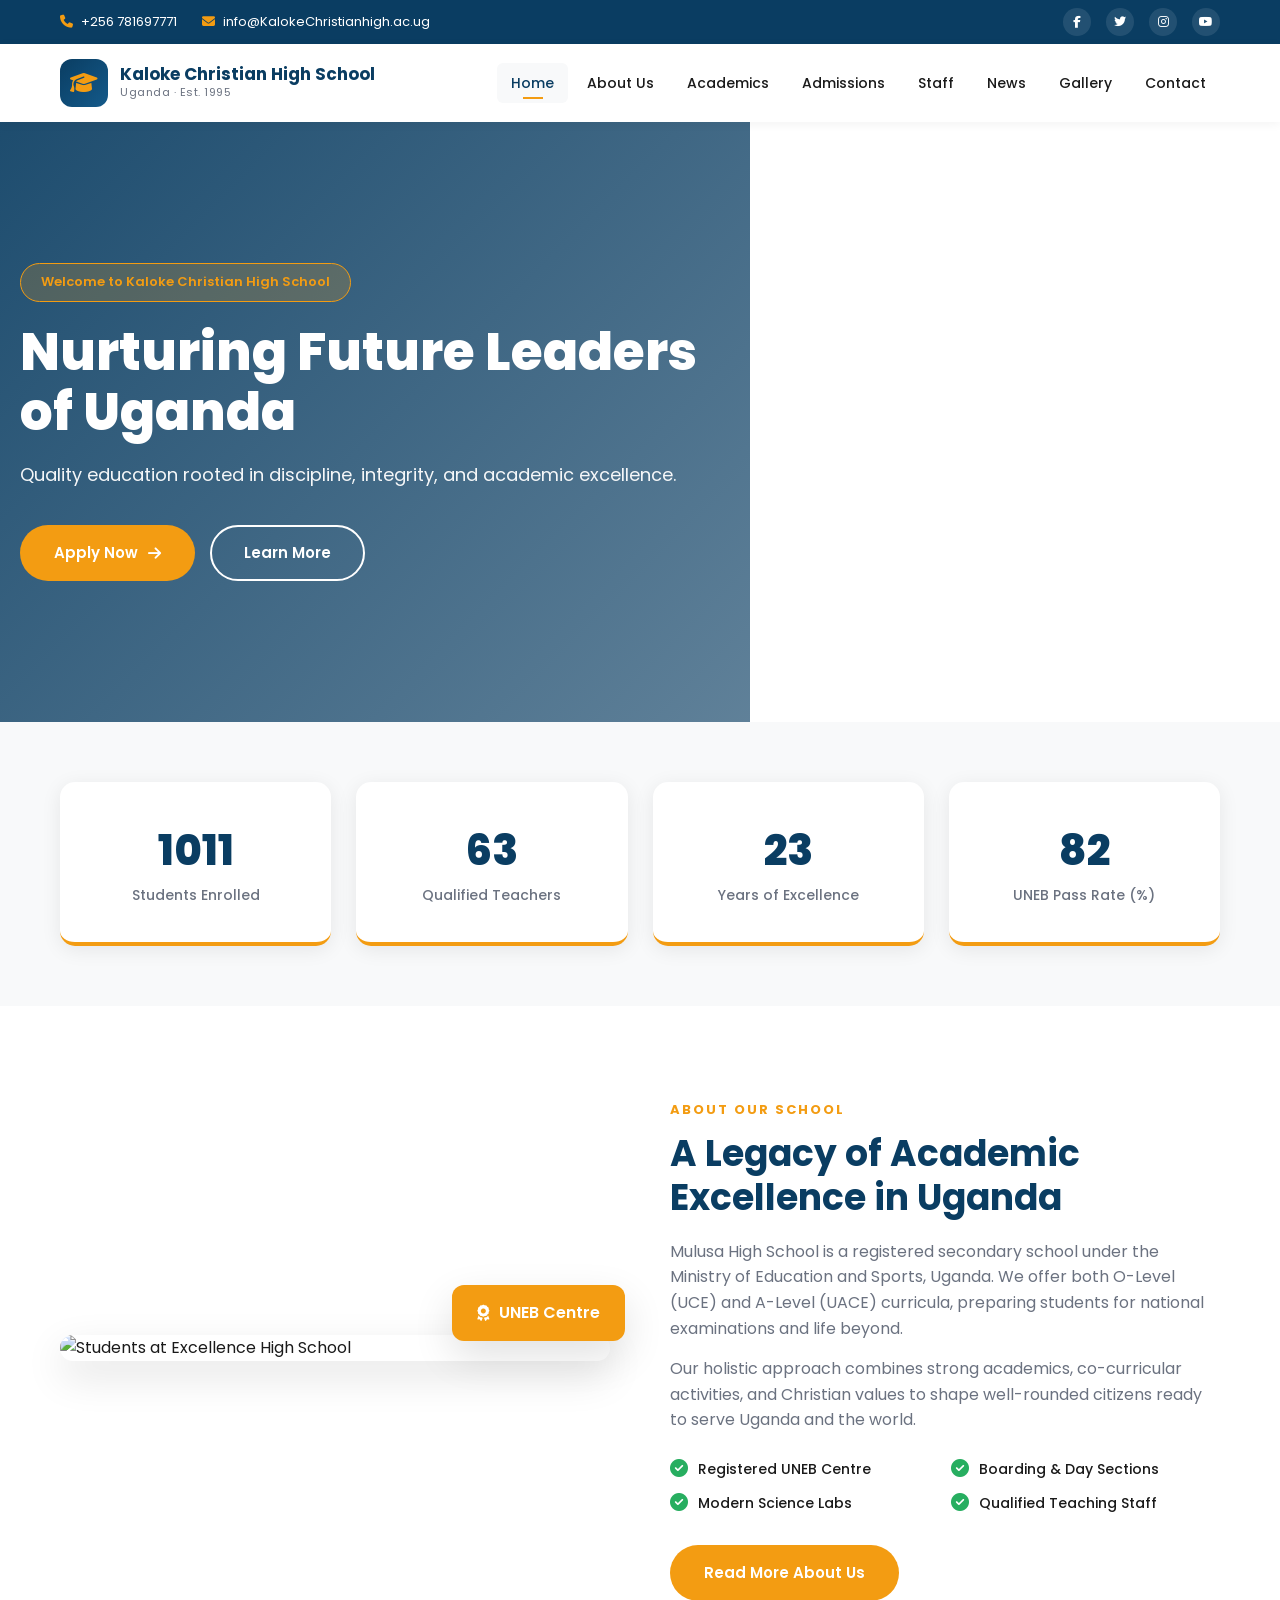
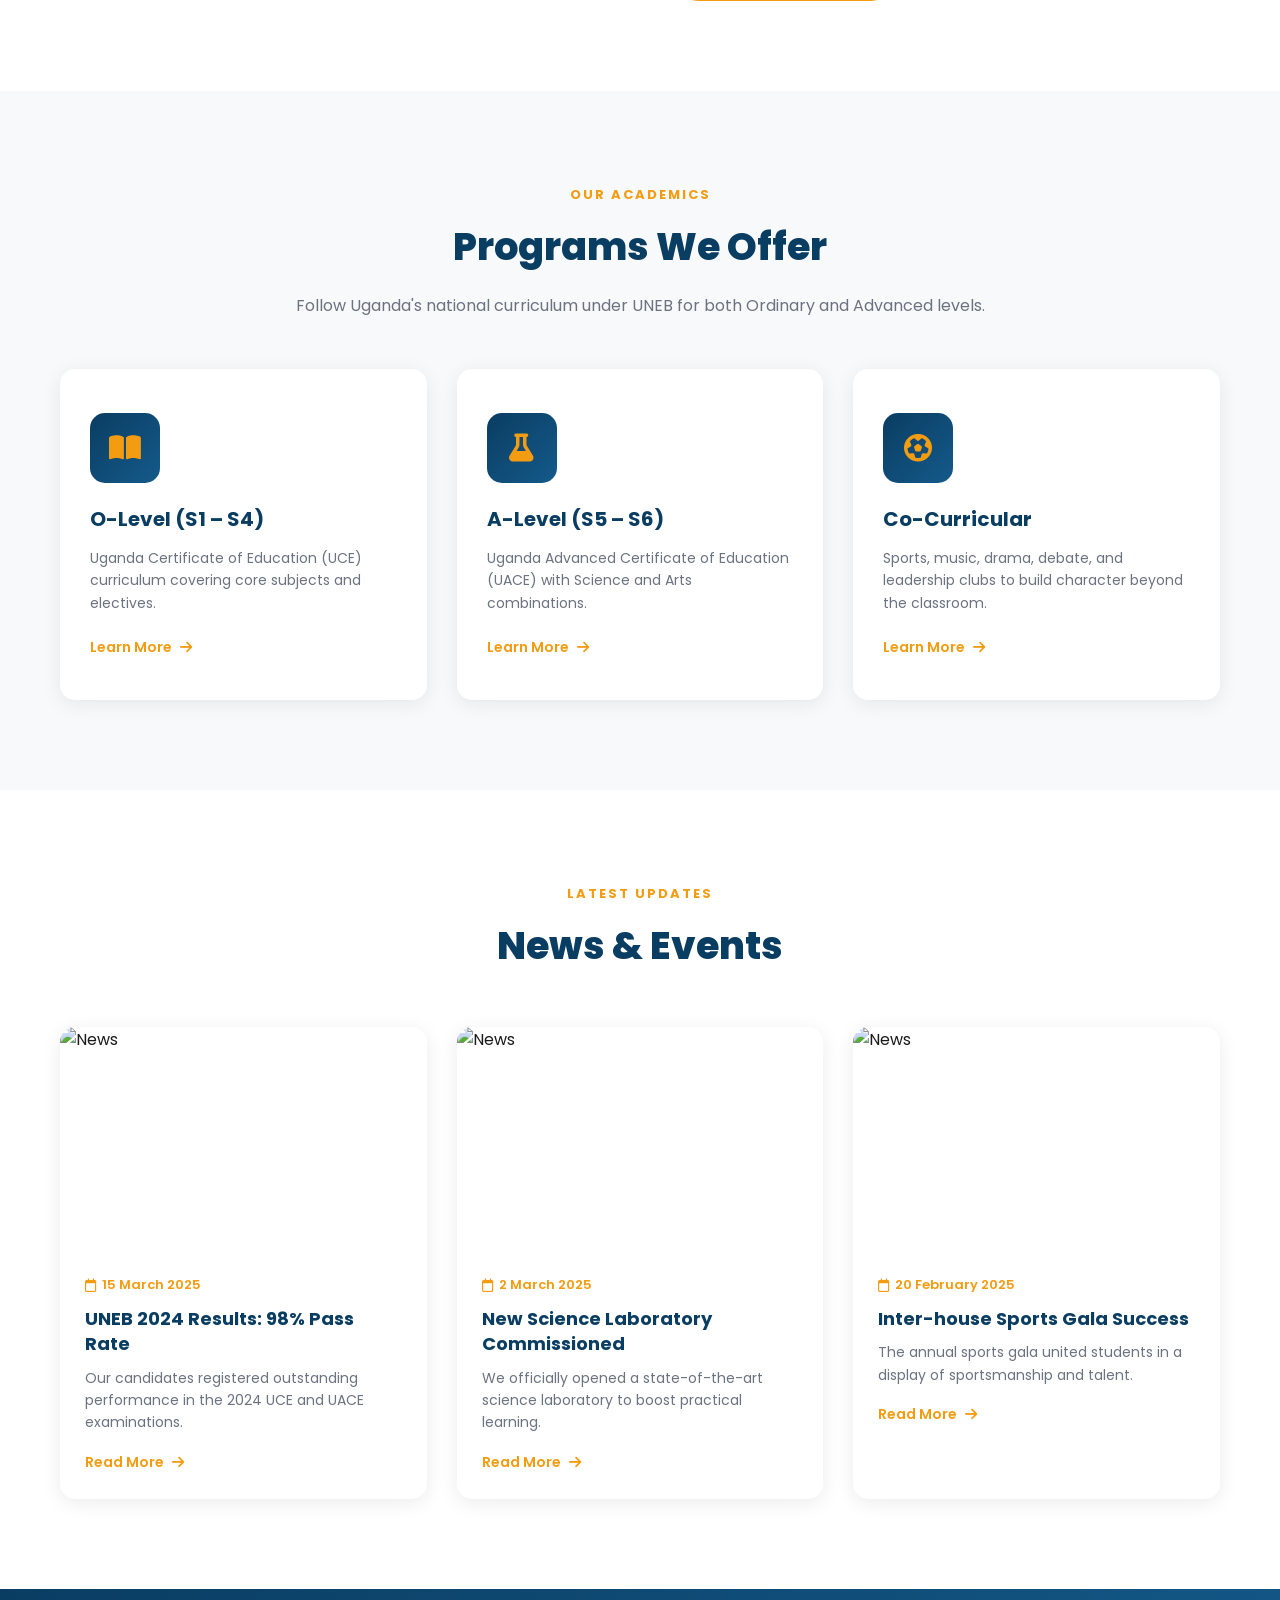
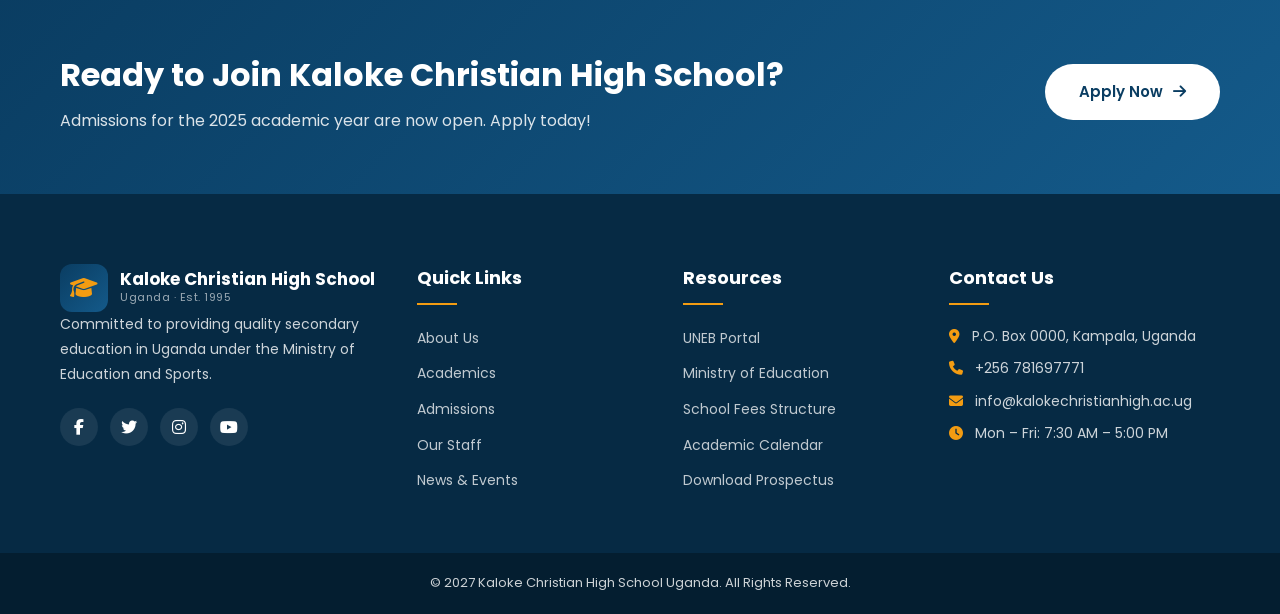
==== index.html @ 8cb3e3de "Add files via upload initial commit" ====
<!DOCTYPE html>
<html lang="en">
<head>
  <meta charset="UTF-8" />
  <meta name="viewport" content="width=device-width, initial-scale=1.0" />
  <meta name="description" content="Kaloke Christian High School Uganda - Nurturing Future Leaders Through Quality Education" />
  <title>Kaloke Christian High School Uganda | Home</title>
  <link rel="stylesheet" href="css/style.css" />
  <link rel="preconnect" href="https://fonts.googleapis.com" />
  <link href="https://fonts.googleapis.com/css2?family=Poppins:wght@300;400;500;600;700;800&display=swap" rel="stylesheet" />
  <link rel="stylesheet" href="https://cdnjs.cloudflare.com/ajax/libs/font-awesome/6.5.0/css/all.min.css" />
</head>
<body>
  <header class="header">
    <div class="top-bar">
      <div class="container top-bar-inner">
        <div class="top-contact">
          <span><i class="fas fa-phone"></i> +256 781697771 </span>
          <span><i class="fas fa-envelope"></i> info@KalokeChristianhigh.ac.ug</span>
        </div>
        <div class="top-social">
          <a href="#" aria-label="Facebook"><i class="fab fa-facebook-f"></i></a>
          <a href="#" aria-label="Twitter"><i class="fab fa-twitter"></i></a>
          <a href="#" aria-label="Instagram"><i class="fab fa-instagram"></i></a>
          <a href="#" aria-label="YouTube"><i class="fab fa-youtube"></i></a>
        </div>
      </div>
    </div>

    <nav class="navbar">
      <div class="container nav-inner">
        <a href="index.html" class="logo">
          <div class="logo-icon"><i class="fas fa-graduation-cap"></i></div>
          <div class="logo-text">
            <span class="logo-title">Kaloke Christian High School</span>
            <span class="logo-sub">Uganda · Est. 1995</span>
          </div>
        </a>
        <button class="nav-toggle" aria-label="Toggle navigation">
          <i class="fas fa-bars"></i>
        </button>
        <ul class="nav-menu">
          <li><a href="index.html" class="active">Home</a></li>
          <li><a href="about.html">About Us</a></li>
          <li><a href="academics.html">Academics</a></li>
          <li><a href="admissions.html">Admissions</a></li>
          <li><a href="staff.html">Staff</a></li>
          <li><a href="news.html">News</a></li>
          <li><a href="gallery.html">Gallery</a></li>
          <li><a href="contact.html">Contact</a></li>
        </ul>
      </div>
    </nav>
  </header>

  <section class="hero">
    <div class="hero-slider">
      <div class="hero-slide active" style="background-image: url('https://images.unsplash.com/photo-1523050854058-8df90110c9f1?w=1920');">
        <div class="container hero-content">
          <span class="hero-badge">Welcome to Kaloke Christian High School</span>
          <h1>Nurturing Future Leaders of Uganda</h1>
          <p>Quality education rooted in discipline, integrity, and academic excellence.</p>
          <div class="hero-buttons">
            <a href="admissions.html" class="btn btn-primary">Apply Now <i class="fas fa-arrow-right"></i></a>
            <a href="about.html" class="btn btn-outline">Learn More</a>
          </div>
        </div>
      </div>
    </div>
  </section>

  <section class="stats">
    <div class="container stats-grid">
      <div class="stat-card"><h3 class="counter" data-target="1200">0</h3><p>Students Enrolled</p></div>
      <div class="stat-card"><h3 class="counter" data-target="75">0</h3><p>Qualified Teachers</p></div>
      <div class="stat-card"><h3 class="counter" data-target="28">0</h3><p>Years of Excellence</p></div>
      <div class="stat-card"><h3 class="counter" data-target="98">0</h3><p>UNEB Pass Rate (%)</p></div>
    </div>
  </section>

  <section class="welcome">
    <div class="container welcome-grid">
      <div class="welcome-image">
        <img src="https://images.unsplash.com/photo-1541339907198-e08756dedf3f?w=800" alt="Students at Excellence High School" />
        <div class="welcome-badge"><i class="fas fa-award"></i> UNEB Centre</div>
      </div>
      <div class="welcome-text">
        <span class="section-tag">About Our School</span>
        <h2>A Legacy of Academic Excellence in Uganda</h2>
        <p>Mulusa High School is a registered secondary school under the Ministry of Education and Sports, Uganda. We offer both O-Level (UCE) and A-Level (UACE) curricula, preparing students for national examinations and life beyond.</p>
        <p>Our holistic approach combines strong academics, co-curricular activities, and Christian values to shape well-rounded citizens ready to serve Uganda and the world.</p>
        <div class="welcome-features">
          <div class="feature-item"><i class="fas fa-check-circle"></i> Registered UNEB Centre</div>
          <div class="feature-item"><i class="fas fa-check-circle"></i> Boarding & Day Sections</div>
          <div class="feature-item"><i class="fas fa-check-circle"></i> Modern Science Labs</div>
          <div class="feature-item"><i class="fas fa-check-circle"></i> Qualified Teaching Staff</div>
        </div>
        <a href="about.html" class="btn btn-primary">Read More About Us</a>
      </div>
    </div>
  </section>

  <section class="programs">
    <div class="container">
      <div class="section-header">
        <span class="section-tag">Our Academics</span>
        <h2>Programs We Offer</h2>
        <p>Follow Uganda's national curriculum under UNEB for both Ordinary and Advanced levels.</p>
      </div>
      <div class="programs-grid">
        <div class="program-card">
          <div class="program-icon"><i class="fas fa-book-open"></i></div>
          <h3>O-Level (S1 – S4)</h3>
          <p>Uganda Certificate of Education (UCE) curriculum covering core subjects and electives.</p>
          <a href="academics.html">Learn More <i class="fas fa-arrow-right"></i></a>
        </div>
        <div class="program-card">
          <div class="program-icon"><i class="fas fa-flask"></i></div>
          <h3>A-Level (S5 – S6)</h3>
          <p>Uganda Advanced Certificate of Education (UACE) with Science and Arts combinations.</p>
          <a href="academics.html">Learn More <i class="fas fa-arrow-right"></i></a>
        </div>
        <div class="program-card">
          <div class="program-icon"><i class="fas fa-futbol"></i></div>
          <h3>Co-Curricular</h3>
          <p>Sports, music, drama, debate, and leadership clubs to build character beyond the classroom.</p>
          <a href="academics.html">Learn More <i class="fas fa-arrow-right"></i></a>
        </div>
      </div>
    </div>
  </section>

  <section class="news-highlight">
    <div class="container">
      <div class="section-header">
        <span class="section-tag">Latest Updates</span>
        <h2>News & Events</h2>
      </div>
      <div class="news-grid">
        <article class="news-card">
          <img src="https://images.unsplash.com/photo-1503676260728-1c00da094a0b?w=600" alt="News" />
          <div class="news-body">
            <span class="news-date"><i class="far fa-calendar"></i> 15 March 2025</span>
            <h3>UNEB 2024 Results: 98% Pass Rate</h3>
            <p>Our candidates registered outstanding performance in the 2024 UCE and UACE examinations.</p>
            <a href="news.html">Read More <i class="fas fa-arrow-right"></i></a>
          </div>
        </article>
        <article class="news-card">
          <img src="https://images.unsplash.com/photo-1562774053-701939374585?w=600" alt="News" />
          <div class="news-body">
            <span class="news-date"><i class="far fa-calendar"></i> 2 March 2025</span>
            <h3>New Science Laboratory Commissioned</h3>
            <p>We officially opened a state-of-the-art science laboratory to boost practical learning.</p>
            <a href="news.html">Read More <i class="fas fa-arrow-right"></i></a>
          </div>
        </article>
        <article class="news-card">
          <img src="https://images.unsplash.com/photo-1571019613454-1cb2f99b2d8b?w=600" alt="News" />
          <div class="news-body">
            <span class="news-date"><i class="far fa-calendar"></i> 20 February 2025</span>
            <h3>Inter-house Sports Gala Success</h3>
            <p>The annual sports gala united students in a display of sportsmanship and talent.</p>
            <a href="news.html">Read More <i class="fas fa-arrow-right"></i></a>
          </div>
        </article>
      </div>
    </div>
  </section>

  <section class="cta">
    <div class="container cta-inner">
      <div>
        <h2>Ready to Join Kaloke Christian High School?</h2>
        <p>Admissions for the 2025 academic year are now open. Apply today!</p>
      </div>
      <a href="admissions.html" class="btn btn-light">Apply Now <i class="fas fa-arrow-right"></i></a>
    </div>
  </section>

  <footer class="footer">
    <div class="container footer-grid">
      <div class="footer-col">
        <div class="logo footer-logo">
          <div class="logo-icon"><i class="fas fa-graduation-cap"></i></div>
          <div class="logo-text">
            <span class="logo-title">Kaloke Christian High School</span>
            <span class="logo-sub">Uganda · Est. 1995</span>
          </div>
        </div>
        <p>Committed to providing quality secondary education in Uganda under the Ministry of Education and Sports.</p>
        <div class="footer-social">
          <a href="#"><i class="fab fa-facebook-f"></i></a>
          <a href="#"><i class="fab fa-twitter"></i></a>
          <a href="#"><i class="fab fa-instagram"></i></a>
          <a href="#"><i class="fab fa-youtube"></i></a>
        </div>
      </div>
      <div class="footer-col">
        <h4>Quick Links</h4>
        <ul>
          <li><a href="about.html">About Us</a></li>
          <li><a href="academics.html">Academics</a></li>
          <li><a href="admissions.html">Admissions</a></li>
          <li><a href="staff.html">Our Staff</a></li>
          <li><a href="news.html">News & Events</a></li>
        </ul>
      </div>
      <div class="footer-col">
        <h4>Resources</h4>
        <ul>
          <li><a href="#">UNEB Portal</a></li>
          <li><a href="#">Ministry of Education</a></li>
          <li><a href="#">School Fees Structure</a></li>
          <li><a href="#">Academic Calendar</a></li>
          <li><a href="#">Download Prospectus</a></li>
        </ul>
      </div>
      <div class="footer-col">
        <h4>Contact Us</h4>
        <ul class="footer-contact">
          <li><i class="fas fa-map-marker-alt"></i> P.O. Box 0000, Kampala, Uganda</li>
          <li><i class="fas fa-phone"></i> +256 781697771</li>
          <li><i class="fas fa-envelope"></i> info@kalokechristianhigh.ac.ug</li>
          <li><i class="fas fa-clock"></i> Mon – Fri: 7:30 AM – 5:00 PM</li>
        </ul>
      </div>
    </div>
    <div class="footer-bottom">
      <div class="container">
        <p>&copy; 2027 Kaloke Christian High School Uganda. All Rights Reserved.</p>
      </div>
    </div>
  </footer>

  <script src="js/main.js"></script>
</body>
</html>
---- css/style.css ----
/* ===========================
   RESET & BASE
=========================== */
* { margin: 0; padding: 0; box-sizing: border-box; }

:root {
  --primary: #0a3d62;
  --primary-light: #145a8a;
  --accent: #f39c12;
  --accent-dark: #e67e22;
  --dark: #1a1a1a;
  --gray: #6b7280;
  --light: #f8f9fa;
  --border: #e5e7eb;
  --white: #ffffff;
  --success: #27ae60;
  --shadow: 0 4px 20px rgba(0,0,0,0.08);
  --shadow-lg: 0 15px 40px rgba(0,0,0,0.12);
}

html { scroll-behavior: smooth; }

body {
  font-family: 'Poppins', sans-serif;
  color: var(--dark);
  line-height: 1.6;
  background: var(--white);
  overflow-x: hidden;
}

img { max-width: 100%; display: block; }
a { text-decoration: none; color: inherit; transition: 0.3s; }
ul { list-style: none; }

.container {
  max-width: 1200px;
  margin: 0 auto;
  padding: 0 20px;
}

/* ===========================
   BUTTONS
=========================== */
.btn {
  display: inline-flex;
  align-items: center;
  gap: 10px;
  padding: 14px 32px;
  border-radius: 50px;
  font-weight: 600;
  font-size: 15px;
  cursor: pointer;
  border: 2px solid transparent;
  transition: 0.3s;
  font-family: inherit;
}

.btn-primary { background: var(--accent); color: var(--white); }
.btn-primary:hover { background: var(--accent-dark); transform: translateY(-3px); box-shadow: 0 10px 25px rgba(243,156,18,0.4); }
.btn-outline { background: transparent; color: var(--white); border-color: var(--white); }
.btn-outline:hover { background: var(--white); color: var(--primary); }
.btn-light { background: var(--white); color: var(--primary); }
.btn-light:hover { background: var(--accent); color: var(--white); transform: translateY(-3px); }

/* ===========================
   TOP BAR
=========================== */
.top-bar {
  background: var(--primary);
  color: var(--white);
  font-size: 13px;
  padding: 8px 0;
}
.top-bar-inner { display: flex; justify-content: space-between; align-items: center; flex-wrap: wrap; gap: 10px; }
.top-contact { display: flex; gap: 25px; flex-wrap: wrap; }
.top-contact span { display: flex; align-items: center; gap: 8px; }
.top-contact i { color: var(--accent); }
.top-social { display: flex; gap: 15px; }
.top-social a { width: 28px; height: 28px; display: flex; align-items: center; justify-content: center; border-radius: 50%; background: rgba(255,255,255,0.1); font-size: 12px; }
.top-social a:hover { background: var(--accent); }

/* ===========================
   NAVBAR
=========================== */
.navbar {
  background: var(--white);
  box-shadow: 0 2px 10px rgba(0,0,0,0.05);
  position: sticky;
  top: 0;
  z-index: 1000;
}
.nav-inner { display: flex; justify-content: space-between; align-items: center; padding: 15px 20px; }

.logo { display: flex; align-items: center; gap: 12px; }
.logo-icon {
  width: 48px; height: 48px;
  background: linear-gradient(135deg, var(--primary), var(--primary-light));
  border-radius: 12px;
  display: flex; align-items: center; justify-content: center;
  color: var(--accent); font-size: 22px;
}
.logo-text { display: flex; flex-direction: column; }
.logo-title { font-weight: 700; font-size: 17px; color: var(--primary); line-height: 1.2; }
.logo-sub { font-size: 11px; color: var(--gray); letter-spacing: 0.5px; }

.nav-menu { display: flex; gap: 5px; align-items: center; }
.nav-menu a {
  padding: 10px 14px;
  font-size: 14px;
  font-weight: 500;
  color: var(--dark);
  border-radius: 6px;
  position: relative;
}
.nav-menu a:hover, .nav-menu a.active { color: var(--primary); background: var(--light); }
.nav-menu a.active::after {
  content: '';
  position: absolute;
  bottom: 4px; left: 50%;
  transform: translateX(-50%);
  width: 20px; height: 2px;
  background: var(--accent);
}

.nav-toggle {
  display: none;
  background: var(--primary);
  color: var(--white);
  border: none;
  width: 42px; height: 42px;
  border-radius: 8px;
  font-size: 18px;
  cursor: pointer;
}

/* ===========================
   HERO
=========================== */
.hero { position: relative; min-height: 600px; display: flex; align-items: center; }
.hero-slide {
  width: 100%;
  min-height: 600px;
  background-size: cover;
  background-position: center;
  position: relative;
  display: flex;
  align-items: center;
}
.hero-slide::before {
  content: '';
  position: absolute; inset: 0;
  background: linear-gradient(135deg, rgba(10,61,98,0.92), rgba(10,61,98,0.65));
}
.hero-content { position: relative; z-index: 2; color: var(--white); max-width: 750px; padding: 100px 20px; }
.hero-badge {
  display: inline-block;
  background: rgba(243,156,18,0.2);
  border: 1px solid var(--accent);
  color: var(--accent);
  padding: 8px 20px;
  border-radius: 50px;
  font-size: 13px;
  font-weight: 600;
  margin-bottom: 20px;
}
.hero h1 { font-size: 52px; line-height: 1.15; margin-bottom: 20px; font-weight: 800; }
.hero p { font-size: 18px; margin-bottom: 35px; opacity: 0.95; }
.hero-buttons { display: flex; gap: 15px; flex-wrap: wrap; }

/* ===========================
   STATS
=========================== */
.stats { padding: 60px 0; background: var(--light); }
.stats-grid { display: grid; grid-template-columns: repeat(4, 1fr); gap: 25px; }
.stat-card {
  background: var(--white);
  padding: 35px 20px;
  border-radius: 15px;
  text-align: center;
  box-shadow: var(--shadow);
  border-bottom: 4px solid var(--accent);
  transition: 0.3s;
}
.stat-card:hover { transform: translateY(-5px); box-shadow: var(--shadow-lg); }
.stat-card h3 { font-size: 42px; color: var(--primary); font-weight: 800; }
.stat-card p { color: var(--gray); font-size: 14px; font-weight: 500; }

/* ===========================
   SECTION HEADERS
=========================== */
.section-tag {
  display: inline-block;
  color: var(--accent);
  font-size: 13px;
  font-weight: 700;
  text-transform: uppercase;
  letter-spacing: 2px;
  margin-bottom: 12px;
}
.section-header { text-align: center; max-width: 700px; margin: 0 auto 50px; }
.section-header h2 { font-size: 38px; color: var(--primary); margin-bottom: 15px; font-weight: 800; }
.section-header p { color: var(--gray); font-size: 16px; }

/* ===========================
   WELCOME / ABOUT SECTION
=========================== */
.welcome, .about-story { padding: 90px 0; }
.welcome-grid { display: grid; grid-template-columns: 1fr 1fr; gap: 60px; align-items: center; }
.welcome-image { position: relative; }
.welcome-image img { border-radius: 20px; box-shadow: var(--shadow-lg); }
.welcome-badge {
  position: absolute;
  bottom: 20px; right: -15px;
  background: var(--accent);
  color: var(--white);
  padding: 15px 25px;
  border-radius: 12px;
  font-weight: 600;
  box-shadow: var(--shadow-lg);
  display: flex; align-items: center; gap: 10px;
}
.welcome-text h2 { font-size: 36px; color: var(--primary); margin-bottom: 20px; line-height: 1.2; }
.welcome-text p { color: var(--gray); margin-bottom: 15px; }
.welcome-features {
  display: grid;
  grid-template-columns: 1fr 1fr;
  gap: 12px;
  margin: 25px 0 30px;
}
.feature-item { display: flex; align-items: center; gap: 10px; font-size: 14px; font-weight: 500; }
.feature-item i { color: var(--success); font-size: 18px; }

/* ===========================
   PROGRAMS
=========================== */
.programs { padding: 90px 0; background: var(--light); }
.programs-grid { display: grid; grid-template-columns: repeat(3, 1fr); gap: 30px; }
.program-card {
  background: var(--white);
  padding: 40px 30px;
  border-radius: 15px;
  box-shadow: var(--shadow);
  transition: 0.3s;
  border-top: 4px solid transparent;
}
.program-card:hover { transform: translateY(-8px); border-top-color: var(--accent); box-shadow: var(--shadow-lg); }
.program-icon {
  width: 70px; height: 70px;
  background: linear-gradient(135deg, var(--primary), var(--primary-light));
  color: var(--accent);
  border-radius: 15px;
  display: flex; align-items: center; justify-content: center;
  font-size: 28px;
  margin-bottom: 20px;
}
.program-card h3 { font-size: 20px; color: var(--primary); margin-bottom: 12px; }
.program-card p { color: var(--gray); font-size: 14px; margin-bottom: 20px; }
.program-card a { color: var(--accent); font-weight: 600; font-size: 14px; display: inline-flex; align-items: center; gap: 8px; }
.program-card a:hover { gap: 12px; }

/* ===========================
   NEWS
=========================== */
.news-highlight { padding: 90px 0; }
.news-grid { display: grid; grid-template-columns: repeat(3, 1fr); gap: 30px; }
.news-card {
  background: var(--white);
  border-radius: 15px;
  overflow: hidden;
  box-shadow: var(--shadow);
  transition: 0.3s;
}
.news-card:hover { transform: translateY(-6px); box-shadow: var(--shadow-lg); }
.news-card img { width: 100%; height: 220px; object-fit: cover; }
.news-body { padding: 25px; }
.news-date { color: var(--accent); font-size: 13px; font-weight: 600; display: inline-flex; align-items: center; gap: 6px; margin-bottom: 10px; }
.news-body h3 { font-size: 18px; color: var(--primary); margin-bottom: 10px; line-height: 1.4; }
.news-body p { color: var(--gray); font-size: 14px; margin-bottom: 15px; }
.news-body a { color: var(--accent); font-weight: 600; font-size: 14px; display: inline-flex; align-items: center; gap: 8px; }

/* ===========================
   CTA
=========================== */
.cta { background: linear-gradient(135deg, var(--primary), var(--primary-light)); padding: 60px 0; }
.cta-inner { display: flex; justify-content: space-between; align-items: center; flex-wrap: wrap; gap: 20px; }
.cta h2 { color: var(--white); font-size: 32px; margin-bottom: 8px; }
.cta p { color: rgba(255,255,255,0.85); font-size: 16px; }

/* ===========================
   FOOTER
=========================== */
.footer { background: #062a44; color: rgba(255,255,255,0.8); padding: 70px 0 0; }
.footer-grid { display: grid; grid-template-columns: 1.4fr 1fr 1fr 1.2fr; gap: 40px; padding-bottom: 50px; }
.footer-col h4 { color: var(--white); font-size: 18px; margin-bottom: 20px; position: relative; padding-bottom: 12px; }
.footer-col h4::after { content: ''; position: absolute; bottom: 0; left: 0; width: 40px; height: 2px; background: var(--accent); }
.footer-col p { font-size: 14px; line-height: 1.8; margin-bottom: 20px; }
.footer-col ul li { margin-bottom: 10px; }
.footer-col ul li a { font-size: 14px; color: rgba(255,255,255,0.75); }
.footer-col ul li a:hover { color: var(--accent); padding-left: 5px; }
.footer-logo .logo-title { color: var(--white); }
.footer-logo .logo-sub { color: rgba(255,255,255,0.6); }
.footer-social { display: flex; gap: 12px; margin-top: 15px; }
.footer-social a { width: 38px; height: 38px; background: rgba(255,255,255,0.08); border-radius: 50%; display: flex; align-items: center; justify-content: center; color: var(--white); }
.footer-social a:hover { background: var(--accent); transform: translateY(-3px); }
.footer-contact li { display: flex; gap: 12px; align-items: flex-start; font-size: 14px; }
.footer-contact li i { color: var(--accent); margin-top: 4px; }
.footer-bottom { background: #041e30; text-align: center; padding: 20px 0; font-size: 13px; }

/* ===========================
   PAGE HERO
=========================== */
.page-hero { background: linear-gradient(135deg, var(--primary), var(--primary-light)); color: var(--white); padding: 80px 0 60px; text-align: center; }
.page-hero h1 { font-size: 44px; margin-bottom: 12px; font-weight: 800; }
.page-hero p { font-size: 14px; display: inline-flex; align-items: center; gap: 10px; }
.page-hero p a { color: var(--accent); }

/* ===========================
   MISSION VISION
=========================== */
.mission-vision { padding: 90px 0; background: var(--light); }
.mv-grid { display: grid; grid-template-columns: repeat(3, 1fr); gap: 30px; }
.mv-card { background: var(--white); padding: 40px 30px; border-radius: 15px; box-shadow: var(--shadow); text-align: center; transition: 0.3s; }
.mv-card:hover { transform: translateY(-6px); }
.mv-icon { width: 70px; height: 70px; background: linear-gradient(135deg, var(--accent), var(--accent-dark)); color: var(--white); border-radius: 50%; display: flex; align-items: center; justify-content: center; font-size: 26px; margin: 0 auto 20px; }
.mv-card h3 { color: var(--primary); font-size: 20px; margin-bottom: 12px; }
.mv-card p { color: var(--gray); font-size: 14px; }

/* ===========================
   SCHOOL IMAGES / CAMPUS
=========================== */
.school-images { padding: 90px 0; }
.campus-grid { display: grid; grid-template-columns: repeat(4, 1fr); gap: 25px; }
.campus-item { background: var(--white); border-radius: 15px; overflow: hidden; box-shadow: var(--shadow); transition: 0.3s; }
.campus-item:hover { transform: translateY(-6px); box-shadow: var(--shadow-lg); }
.campus-item img { width: 100%; height: 200px; object-fit: cover; transition: 0.5s; }
.campus-item:hover img { transform: scale(1.08); }
.campus-item figcaption { padding: 18px; }
.campus-item figcaption strong { display: block; color: var(--primary); font-size: 15px; margin-bottom: 6px; }
.campus-item figcaption span { font-size: 13px; color: var(--gray); }

/* ===========================
   TIMELINE
=========================== */
.history-timeline { padding: 90px 0; background: var(--light); }
.timeline { position: relative; max-width: 800px; margin: 0 auto; padding: 20px 0; }
.timeline::before { content: ''; position: absolute; left: 50%; top: 0; bottom: 0; width: 3px; background: var(--accent); transform: translateX(-50%); }
.timeline-item { position: relative; width: 50%; padding: 20px 40px; margin-bottom: 20px; }
.timeline-item:nth-child(odd) { left: 0; text-align: right; }
.timeline-item:nth-child(even) { left: 50%; }
.timeline-dot { position: absolute; width: 18px; height: 18px; background: var(--accent); border: 4px solid var(--white); border-radius: 50%; top: 30px; box-shadow: 0 0 0 3px var(--accent); }
.timeline-item:nth-child(odd) .timeline-dot { right: -9px; }
.timeline-item:nth-child(even) .timeline-dot { left: -9px; }
.timeline-content { background: var(--white); padding: 20px 25px; border-radius: 12px; box-shadow: var(--shadow); }
.timeline-content h4 { color: var(--accent); font-size: 22px; margin-bottom: 8px; }
.timeline-content p { font-size: 14px; color: var(--gray); }

/* ===========================
   ACADEMICS
=========================== */
.academic-intro { padding: 80px 0 40px; }
.program-detail { padding: 40px 0 90px; }
.program-block { display: grid; grid-template-columns: 90px 1fr; gap: 30px; background: var(--white); padding: 40px; border-radius: 15px; box-shadow: var(--shadow); margin-bottom: 30px; }
.program-block-icon { width: 90px; height: 90px; background: linear-gradient(135deg, var(--primary), var(--primary-light)); color: var(--accent); border-radius: 15px; display: flex; align-items: center; justify-content: center; font-size: 34px; }
.program-block h2 { color: var(--primary); font-size: 26px; margin-bottom: 15px; }
.program-block h3 { color: var(--primary); font-size: 17px; margin: 20px 0 12px; }
.program-block p { color: var(--gray); margin-bottom: 15px; }
.subject-list { display: grid; grid-template-columns: repeat(auto-fill, minmax(180px, 1fr)); gap: 10px; }
.subject-list li { padding: 10px 15px; background: var(--light); border-left: 3px solid var(--accent); border-radius: 6px; font-size: 14px; }

.exam-results { padding: 90px 0; background: var(--light); }
.results-grid { display: grid; grid-template-columns: repeat(3, 1fr); gap: 30px; }
.result-card { background: var(--white); padding: 40px; border-radius: 15px; text-align: center; box-shadow: var(--shadow); }
.result-card h3 { color: var(--primary); font-size: 18px; margin-bottom: 12px; }
.big-stat { font-size: 46px; font-weight: 800; color: var(--accent); margin-bottom: 8px; }
.result-card p:last-child { color: var(--gray); font-size: 14px; }

/* ===========================
   ADMISSIONS
=========================== */
.admission-intro { padding: 80px 0 40px; }
.admission-steps { padding: 40px 0; }
.steps-grid { display: grid; grid-template-columns: repeat(4, 1fr); gap: 25px; }
.step-card { background: var(--white); padding: 35px 25px; border-radius: 15px; box-shadow: var(--shadow); text-align: center; position: relative; }
.step-num { width: 55px; height: 55px; background: linear-gradient(135deg, var(--accent), var(--accent-dark)); color: var(--white); border-radius: 50%; display: flex; align-items: center; justify-content: center; font-size: 22px; font-weight: 700; margin: 0 auto 20px; }
.step-card h3 { color: var(--primary); font-size: 17px; margin-bottom: 12px; }
.step-card p { color: var(--gray); font-size: 14px; }

.requirements { padding: 60px 0 90px; }
.requirements-grid { display: grid; grid-template-columns: 1fr 1fr; gap: 50px; }
.requirements-grid h2 { color: var(--primary); font-size: 26px; margin-bottom: 25px; }
.check-list li { display: flex; align-items: flex-start; gap: 12px; padding: 12px 0; border-bottom: 1px solid var(--border); font-size: 15px; }
.check-list i { color: var(--success); margin-top: 3px; }

.fees-table { width: 100%; border-collapse: collapse; background: var(--white); box-shadow: var(--shadow); border-radius: 12px; overflow: hidden; }
.fees-table th { background: var(--primary); color: var(--white); padding: 15px; text-align: left; font-size: 14px; }
.fees-table td { padding: 15px; border-bottom: 1px solid var(--border); font-size: 14px; }
.fees-table tr:last-child td { border-bottom: none; }
.fees-table tr:nth-child(even) td { background: var(--light); }
.fees-note { margin-top: 15px; color: var(--gray); font-size: 13px; display: flex; gap: 8px; align-items: flex-start; }
.fees-note i { color: var(--accent); margin-top: 3px; }

.admission-form-section { padding: 40px 0 90px; background: var(--light); }
.contact-form { max-width: 800px; margin: 0 auto; background: var(--white); padding: 45px; border-radius: 15px; box-shadow: var(--shadow); }
.form-row { display: grid; grid-template-columns: 1fr 1fr; gap: 20px; }
.form-group { margin-bottom: 20px; }
.form-group label { display: block; font-weight: 600; font-size: 14px; color: var(--primary); margin-bottom: 8px; }
.form-group input, .form-group select, .form-group textarea {
  width: 100%;
  padding: 12px 16px;
  border: 1px solid var(--border);
  border-radius: 8px;
  font-family: inherit;
  font-size: 14px;
  transition: 0.3s;
  background: var(--white);
}
.form-group input:focus, .form-group select:focus, .form-group textarea:focus { outline: none; border-color: var(--accent); box-shadow: 0 0 0 3px rgba(243,156,18,0.15); }
.form-group textarea { resize: vertical; }
.form-note { margin-top: 15px; color: var(--success); font-weight: 600; font-size: 14px; }

/* ===========================
   STAFF
=========================== */
.staff-section { padding: 80px 0; }
.staff-grid { display: grid; grid-template-columns: repeat(3, 1fr); gap: 30px; }
.staff-card { background: var(--white); padding: 30px; border-radius: 15px; box-shadow: var(--shadow); text-align: center; transition: 0.3s; }
.staff-card:hover { transform: translateY(-6px); box-shadow: var(--shadow-lg); }
.staff-card img { width: 120px; height: 120px; border-radius: 50%; object-fit: cover; margin: 0 auto 20px; border: 4px solid var(--accent); }
.staff-card h3 { color: var(--primary); font-size: 18px; margin-bottom: 5px; }
.staff-card .role { color: var(--accent); font-weight: 600; font-size: 14px; margin-bottom: 12px; }
.staff-card p:last-child { color: var(--gray); font-size: 13px; }

/* ===========================
   NEWS SECTION
=========================== */
.news-section { padding: 80px 0; }
.events-section { padding: 40px 0 90px; background: var(--light); }
.events-list { max-width: 800px; margin: 0 auto; }
.event-item { display: flex; gap: 25px; background: var(--white); padding: 20px 25px; border-radius: 12px; margin-bottom: 15px; box-shadow: var(--shadow); align-items: center; transition: 0.3s; }
.event-item:hover { transform: translateX(5px); }
.event-date { background: linear-gradient(135deg, var(--primary), var(--primary-light)); color: var(--white); padding: 15px 20px; border-radius: 12px; text-align: center; min-width: 80px; }
.event-date span { font-size: 24px; font-weight: 700; display: block; }
.event-date small { font-size: 12px; letter-spacing: 1px; color: var(--accent); }
.event-details h4 { color: var(--primary); font-size: 17px; margin-bottom: 6px; }
.event-details p { font-size: 13px; color: var(--gray); }
.event-details i { color: var(--accent); margin: 0 3px; }

/* ===========================
   GALLERY
=========================== */
.gallery-section { padding: 80px 0; }
.gallery-filters { display: flex; justify-content: center; gap: 10px; margin-bottom: 40px; flex-wrap: wrap; }
.filter-btn { padding: 10px 24px; border: 1px solid var(--border); background: var(--white); border-radius: 50px; font-family: inherit; font-size: 14px; font-weight: 500; cursor: pointer; transition: 0.3s; }
.filter-btn:hover, .filter-btn.active { background: var(--primary); color: var(--white); border-color: var(--primary); }
.gallery-grid { display: grid; grid-template-columns: repeat(4, 1fr); gap: 20px; }
.gallery-item { position: relative; overflow: hidden; border-radius: 12px; cursor: pointer; box-shadow: var(--shadow); }
.gallery-item img { width: 100%; height: 220px; object-fit: cover; transition: 0.5s; }
.gallery-item:hover img { transform: scale(1.1); }
.gallery-overlay { position: absolute; inset: 0; background: rgba(10,61,98,0.75); display: flex; align-items: center; justify-content: center; color: var(--white); font-size: 22px; opacity: 0; transition: 0.3s; }
.gallery-item:hover .gallery-overlay { opacity: 1; }
.gallery-item.hide { display: none; }

.lightbox { position: fixed; inset: 0; background: rgba(0,0,0,0.95); z-index: 9999; display: none; align-items: center; justify-content: center; padding: 20px; }
.lightbox.active { display: flex; }
.lightbox img { max-width: 90%; max-height: 90%; border-radius: 10px; }
.lightbox-close { position: absolute; top: 25px; right: 25px; background: var(--accent); color: var(--white); border: none; width: 45px; height: 45px; border-radius: 50%; font-size: 18px; cursor: pointer; }

/* ===========================
   CONTACT
=========================== */
.contact-info-section { padding: 70px 0 40px; }
.contact-info-grid { display: grid; grid-template-columns: repeat(4, 1fr); gap: 25px; }
.info-card { background: var(--white); padding: 35px 25px; border-radius: 15px; box-shadow: var(--shadow); text-align: center; transition: 0.3s; }
.info-card:hover { transform: translateY(-5px); }
.info-icon { width: 65px; height: 65px; background: linear-gradient(135deg, var(--primary), var(--primary-light)); color: var(--accent); border-radius: 50%; display: flex; align-items: center; justify-content: center; font-size: 24px; margin: 0 auto 18px; }
.info-card h3 { color: var(--primary); font-size: 17px; margin-bottom: 10px; }
.info-card p { font-size: 14px; color: var(--gray); }

.contact-form-section { padding: 40px 0 90px; }
.contact-wrapper { display: grid; grid-template-columns: 1fr 1fr; gap: 40px; }
.contact-form-container h2, .contact-map h2 { color: var(--primary); font-size: 24px; margin-bottom: 12px; }
.contact-form-container > p { color: var(--gray); font-size: 14px; margin-bottom: 25px; }
.contact-form-container .contact-form { padding: 35px; max-width: 100%; }
.map-embed { border-radius: 15px; overflow: hidden; box-shadow: var(--shadow); }

/* ===========================
   RESPONSIVE
=========================== */
@media (max-width: 1024px) {
  .hero h1 { font-size: 42px; }
  .stats-grid, .campus-grid, .gallery-grid, .contact-info-grid { grid-template-columns: repeat(2, 1fr); }
  .programs-grid, .news-grid, .mv-grid, .staff-grid, .results-grid { grid-template-columns: repeat(2, 1fr); }
  .footer-grid { grid-template-columns: 1fr 1fr; }
  .welcome-grid, .about-story .welcome-grid { gap: 40px; }
  .steps-grid { grid-template-columns: repeat(2, 1fr); }
  .requirements-grid { grid-template-columns: 1fr; gap: 40px; }
  .contact-wrapper { grid-template-columns: 1fr; }
}

@media (max-width: 768px) {
  .top-bar { display: none; }
  .nav-toggle { display: flex; align-items: center; justify-content: center; }
  .nav-menu {
    position: absolute;
    top: 100%; left: 0; right: 0;
    background: var(--white);
    flex-direction: column;
    padding: 20px;
    box-shadow: var(--shadow-lg);
    transform: translateY(-150%);
    transition: 0.4s;
    z-index: 999;
  }
  .nav-menu.active { transform: translateY(0); }
  .nav-menu li { width: 100%; }
  .nav-menu a { display: block; width: 100%; padding: 12px 15px; }
  .navbar { position: relative; }

  .hero { min-height: auto; }
  .hero-slide { min-height: 500px; }
  .hero h1 { font-size: 32px; }
  .hero p { font-size: 16px; }
  .hero-content { padding: 80px 20px; }

  .stats-grid, .programs-grid, .news-grid, .mv-grid, .staff-grid,
  .campus-grid, .gallery-grid, .contact-info-grid, .results-grid,
  .steps-grid { grid-template-columns: 1fr; }

  .welcome-grid, .about-story .welcome-grid { grid-template-columns: 1fr; }
  .welcome-text h2 { font-size: 28px; }
  .section-header h2 { font-size: 28px; }
  .page-hero h1 { font-size: 32px; }
  .cta h2 { font-size: 24px; }
  .cta-inner { text-align: center; justify-content: center; }

  .timeline::before { left: 20px; }
  .timeline-item { width: 100%; left: 0 !important; padding-left: 55px; padding-right: 0; text-align: left !important; }
  .timeline-item .timeline-dot { left: 12px !important; right: auto !important; }

  .form-row { grid-template-columns: 1fr; }
  .program-block { grid-template-columns: 1fr; padding: 30px 25px; }
  .program-block-icon { width: 70px; height: 70px; font-size: 28px; }

  .footer-grid { grid-template-columns: 1fr; }
  .welcome-badge { right: 10px; bottom: 10px; padding: 12px 18px; font-size: 13px; }
  .contact-form { padding: 30px 22px; }
}

@media (max-width: 480px) {
  .hero h1 { font-size: 26px; }
  .logo-title { font-size: 14px; }
  .logo-sub { font-size: 10px; }
  .logo-icon { width: 40px; height: 40px; font-size: 18px; }
  .stat-card h3 { font-size: 34px; }
  .btn { padding: 12px 24px; font-size: 14px; }
  .section-header h2 { font-size: 24px; }
  .event-item { flex-direction: column; text-align: center; }
}
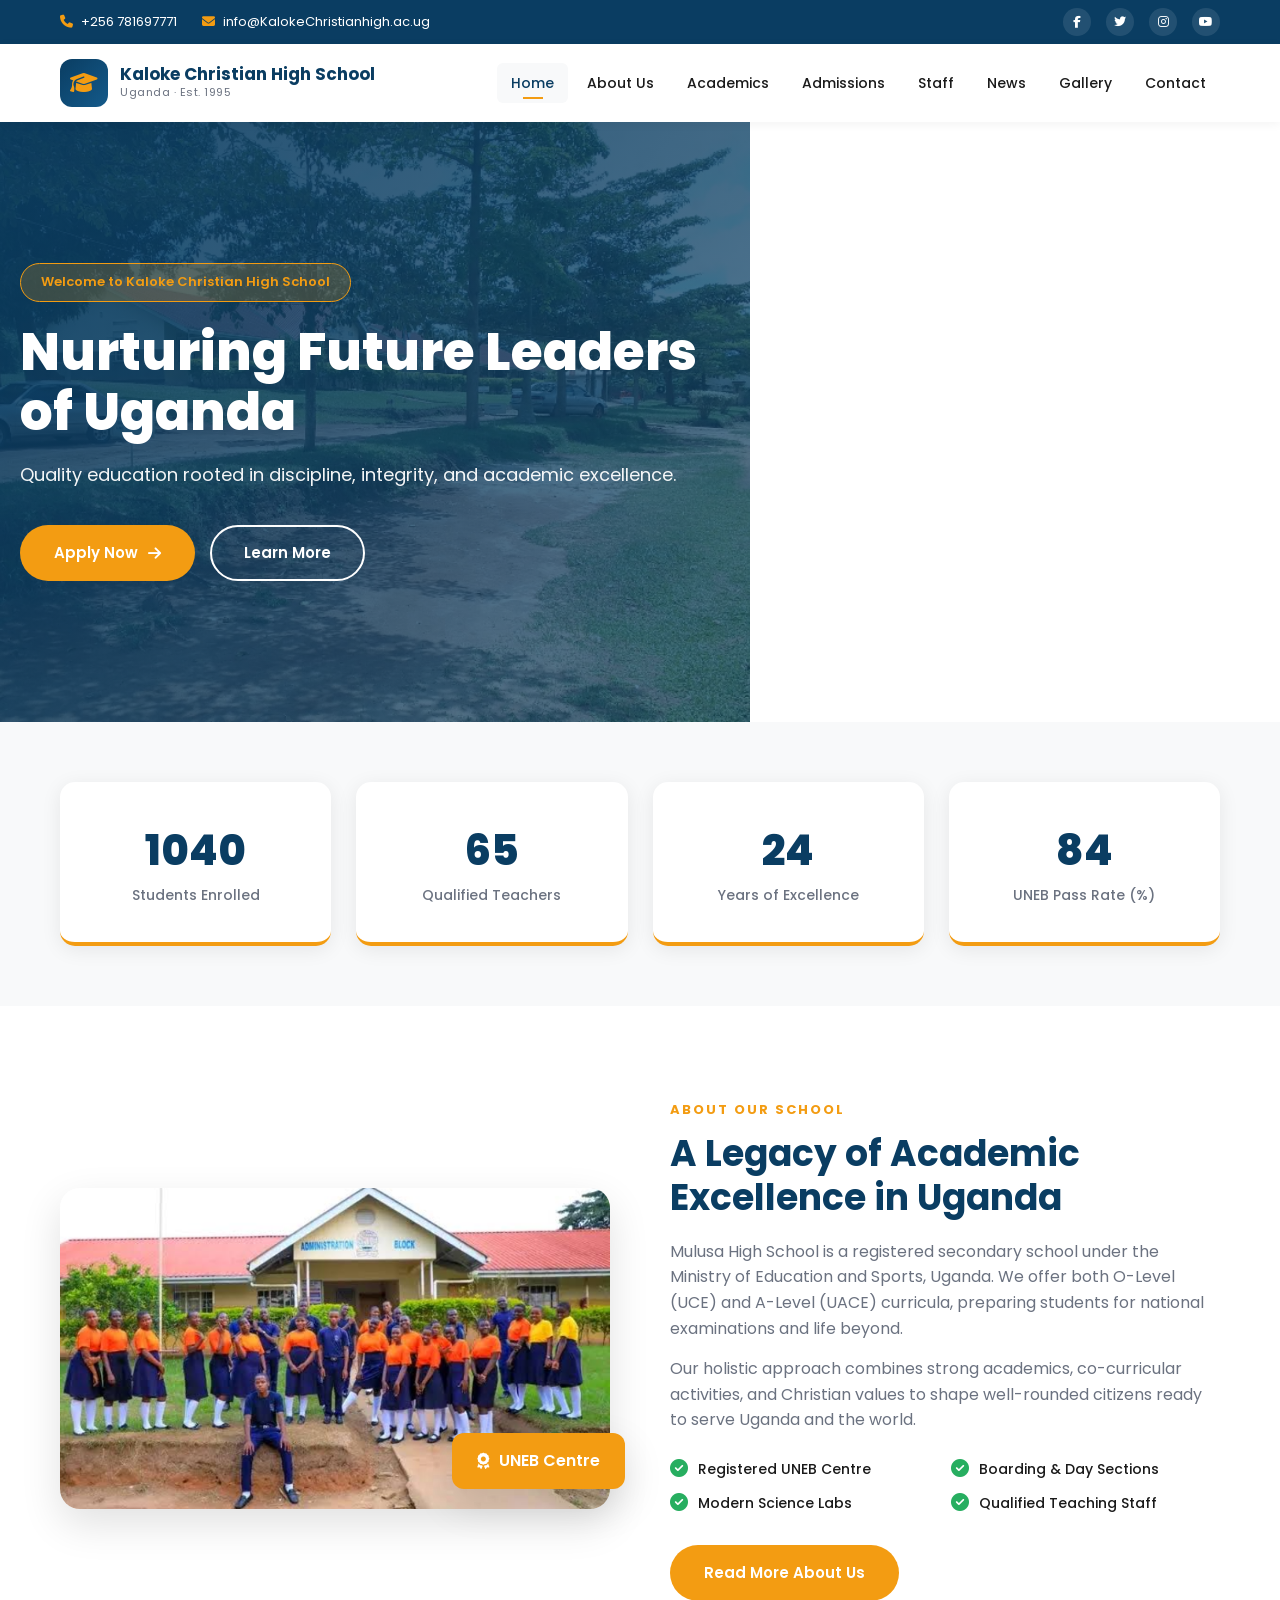
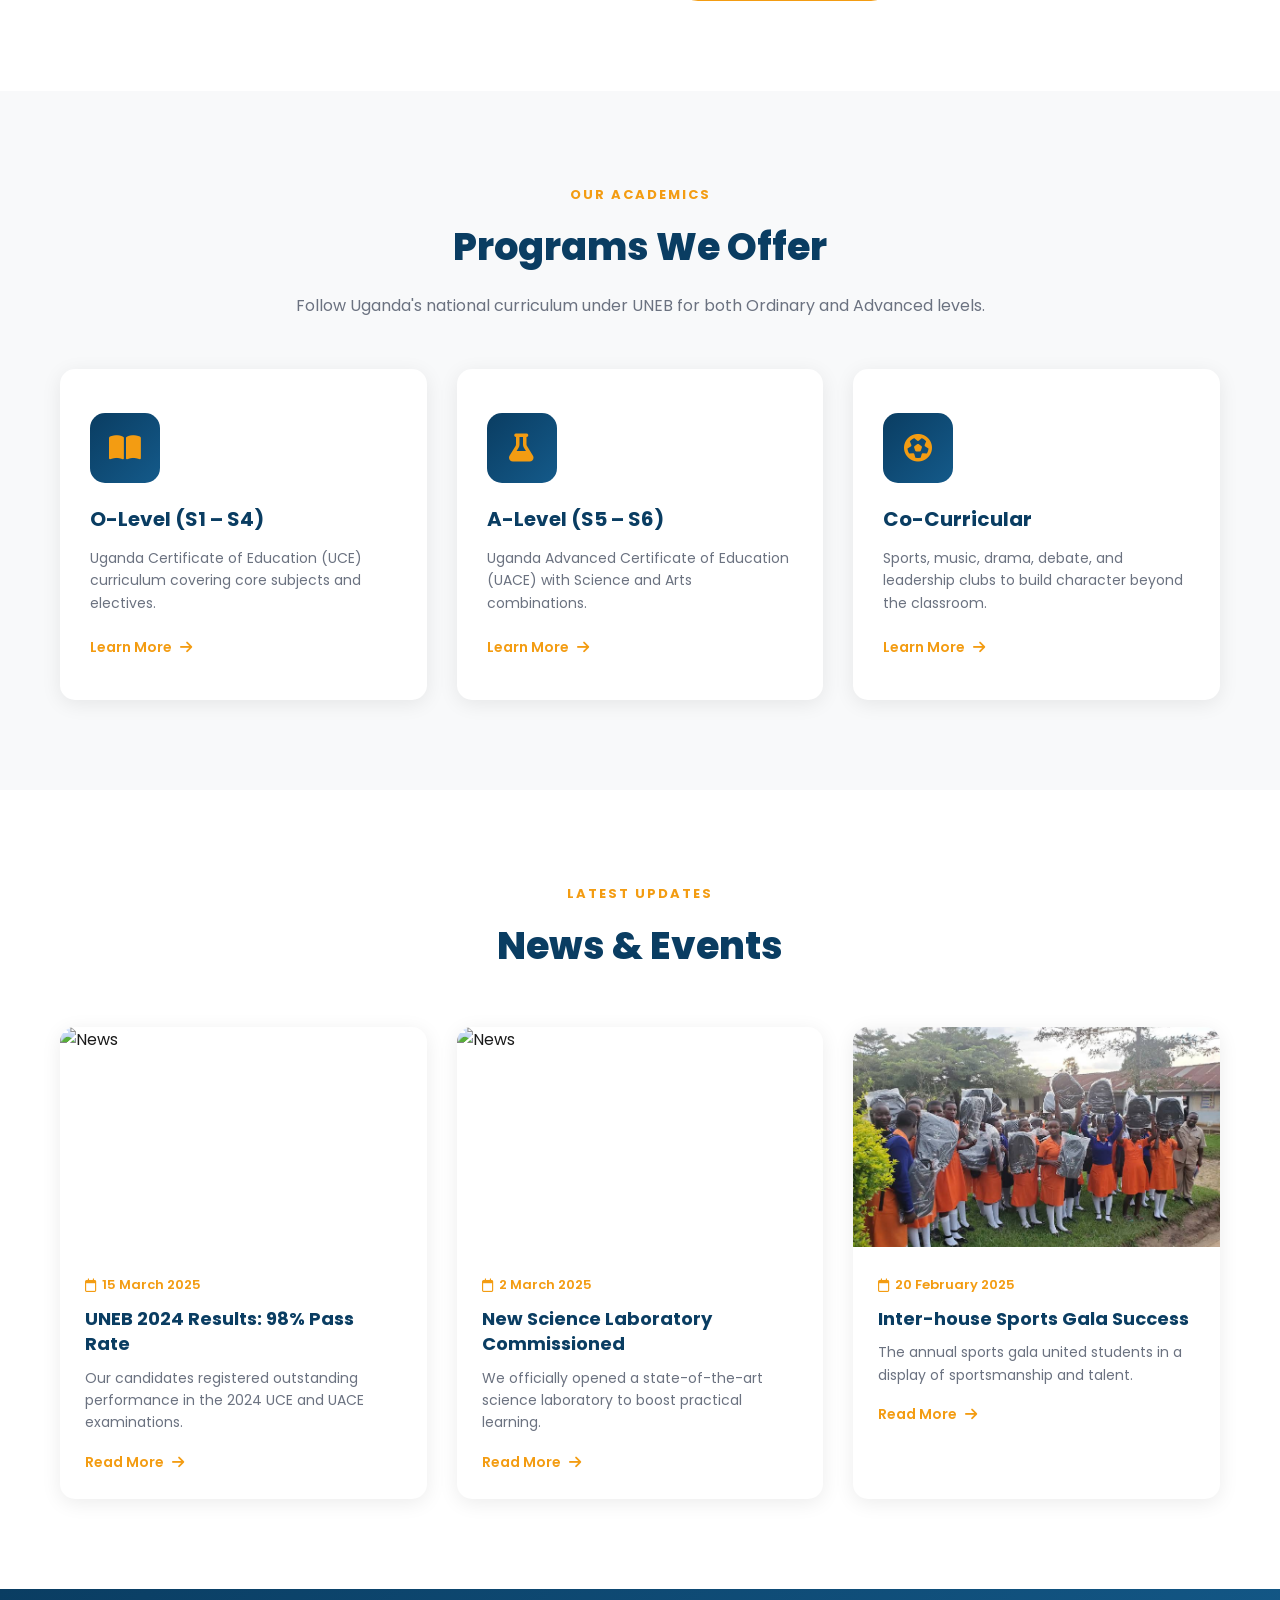
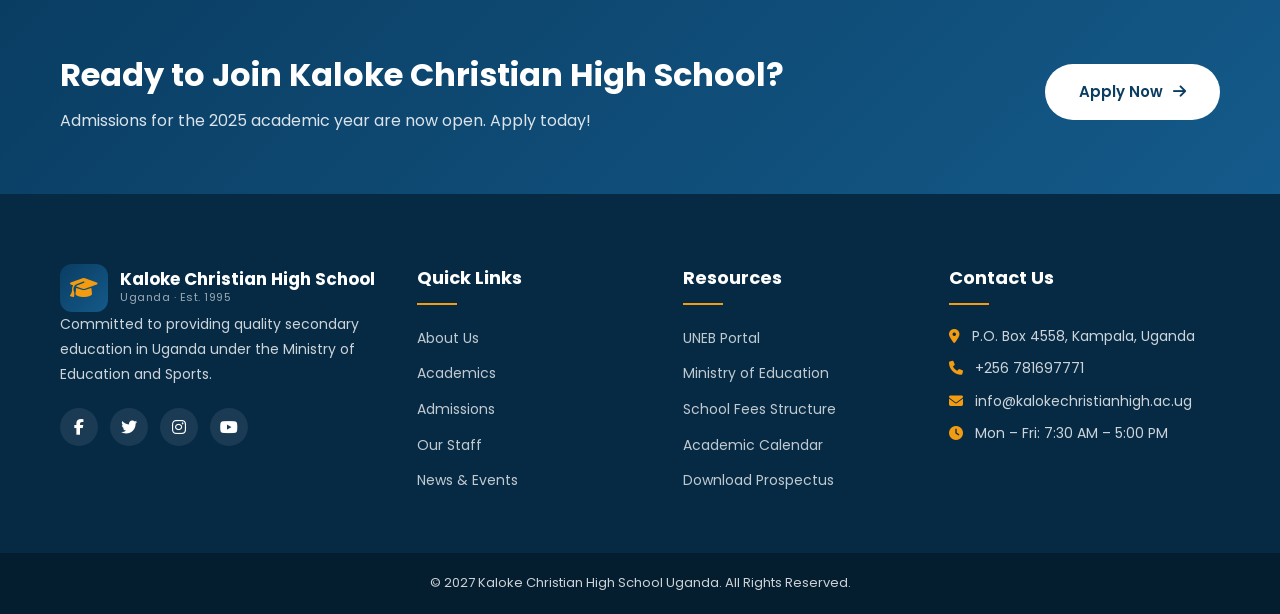
==== commit ab352272: "Update index.html" ====
--- a/index.html
+++ b/index.html
@@ -55,7 +55,7 @@
 
   <section class="hero">
     <div class="hero-slider">
-      <div class="hero-slide active" style="background-image: url('https://images.unsplash.com/photo-1523050854058-8df90110c9f1?w=1920');">
+      <div class="hero-slide active" style="background-image: url('images/kaloke.png');">
         <div class="container hero-content">
           <span class="hero-badge">Welcome to Kaloke Christian High School</span>
           <h1>Nurturing Future Leaders of Uganda</h1>
@@ -81,7 +81,7 @@
   <section class="welcome">
     <div class="container welcome-grid">
       <div class="welcome-image">
-        <img src="https://images.unsplash.com/photo-1541339907198-e08756dedf3f?w=800" alt="Students at Excellence High School" />
+        <img src="images/kaloke1.png" alt="Students at kaloke Christian High School" />
         <div class="welcome-badge"><i class="fas fa-award"></i> UNEB Centre</div>
       </div>
       <div class="welcome-text">
@@ -156,7 +156,7 @@
           </div>
         </article>
         <article class="news-card">
-          <img src="https://images.unsplash.com/photo-1571019613454-1cb2f99b2d8b?w=600" alt="News" />
+          <img src="images/kalokg.png" alt="News" />
           <div class="news-body">
             <span class="news-date"><i class="far fa-calendar"></i> 20 February 2025</span>
             <h3>Inter-house Sports Gala Success</h3>
@@ -219,7 +219,7 @@
       <div class="footer-col">
         <h4>Contact Us</h4>
         <ul class="footer-contact">
-          <li><i class="fas fa-map-marker-alt"></i> P.O. Box 0000, Kampala, Uganda</li>
+          <li><i class="fas fa-map-marker-alt"></i> P.O. Box 4558, Kampala, Uganda</li>
           <li><i class="fas fa-phone"></i> +256 781697771</li>
           <li><i class="fas fa-envelope"></i> info@kalokechristianhigh.ac.ug</li>
           <li><i class="fas fa-clock"></i> Mon – Fri: 7:30 AM – 5:00 PM</li>
@@ -235,4 +235,4 @@
 
   <script src="js/main.js"></script>
 </body>
-</html>+</html>
